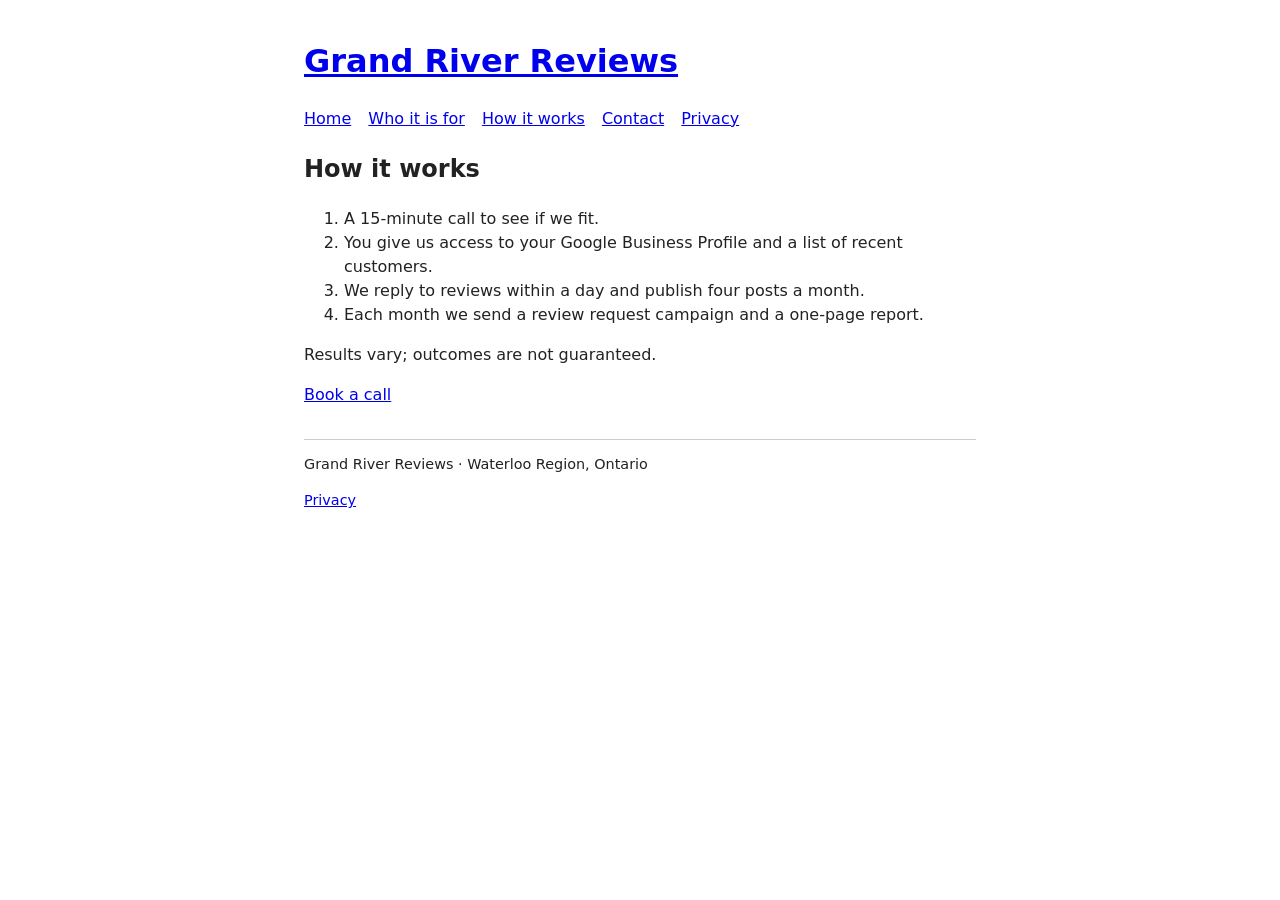
==== how-it-works.html @ 2976caf6 "Publish site (address pending)" ====
<!DOCTYPE html>
<html lang="en">
<head>
<meta charset="utf-8">
<meta name="viewport" content="width=device-width, initial-scale=1">
<title>How it works | Grand River Reviews</title>
<link rel="stylesheet" href="style.css">
</head>
<body>
<header><h1><a href="index.html">Grand River Reviews</a></h1>
<nav><a href="index.html">Home</a> <a href="who-it-is-for.html">Who it is for</a> <a href="how-it-works.html">How it works</a> <a href="index.html#contact">Contact</a> <a href="privacy.html">Privacy</a></nav>
</header>
<main>
<h2>How it works</h2>
<ol>
<li>A 15-minute call to see if we fit.</li>
<li>You give us access to your Google Business Profile and a list of recent customers.</li>
<li>We reply to reviews within a day and publish four posts a month.</li>
<li>Each month we send a review request campaign and a one-page report.</li>
</ol>
<p>Results vary; outcomes are not guaranteed.</p>
<p><a href="index.html#contact">Book a call</a></p>
</main>
<footer><p>Grand River Reviews &middot; Waterloo Region, Ontario</p><p><a href="privacy.html">Privacy</a></p></footer>
</body>
</html>
---- style.css ----
body{font-family:system-ui,sans-serif;max-width:42rem;margin:0 auto;padding:1rem;line-height:1.5;color:#222}
nav a{margin-right:.75rem}
footer{margin-top:2rem;border-top:1px solid #ccc;font-size:.9rem}
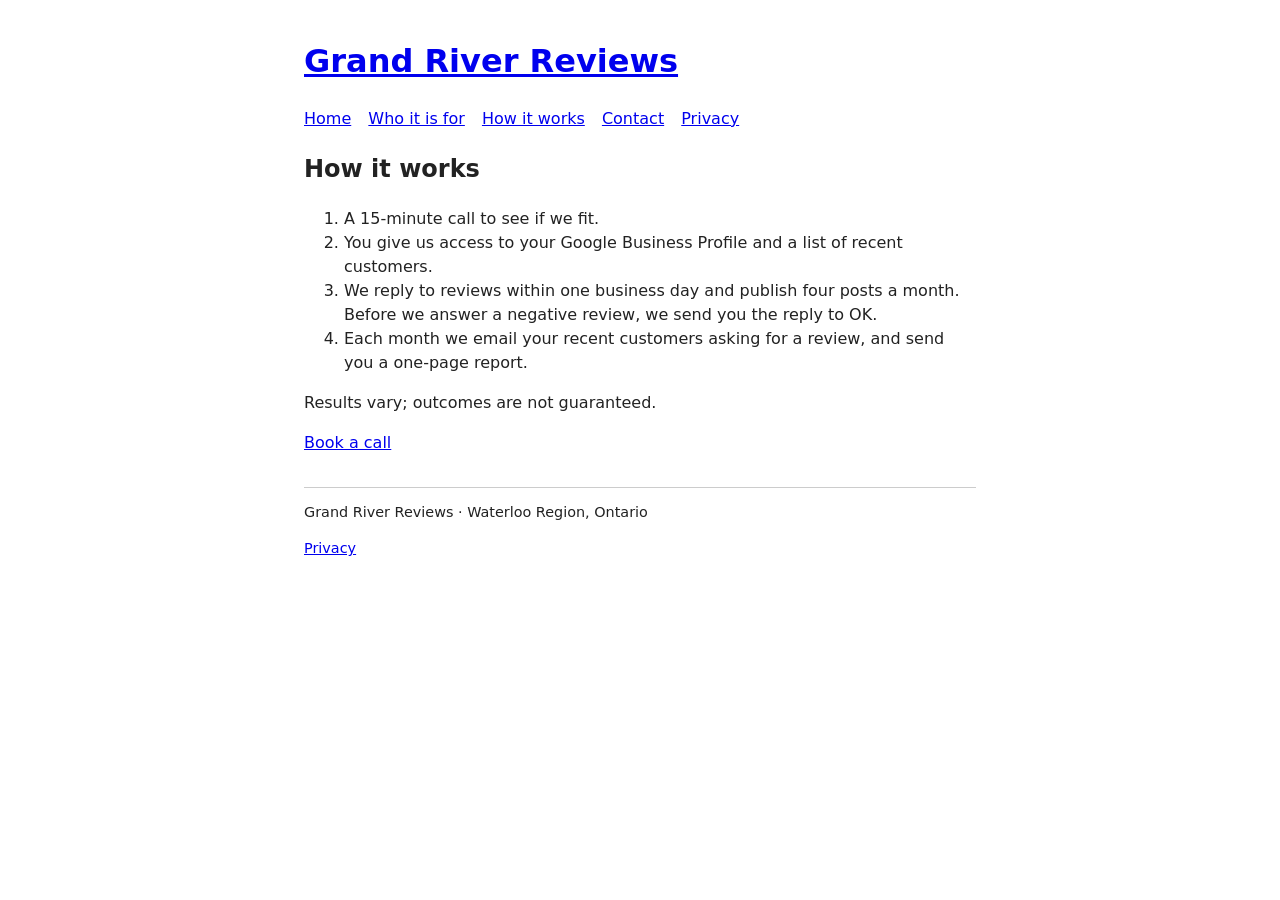
==== commit 9ae5884f: "Make site promises match what we can deliver Co-Authored-By: Claude Opus 5.5 <noreply@anthropic.com>" ====
--- a/how-it-works.html
+++ b/how-it-works.html
@@ -15,8 +15,8 @@
 <ol>
 <li>A 15-minute call to see if we fit.</li>
 <li>You give us access to your Google Business Profile and a list of recent customers.</li>
-<li>We reply to reviews within a day and publish four posts a month.</li>
-<li>Each month we send a review request campaign and a one-page report.</li>
+<li>We reply to reviews within one business day and publish four posts a month. Before we answer a negative review, we send you the reply to OK.</li>
+<li>Each month we email your recent customers asking for a review, and send you a one-page report.</li>
 </ol>
 <p>Results vary; outcomes are not guaranteed.</p>
 <p><a href="index.html#contact">Book a call</a></p>
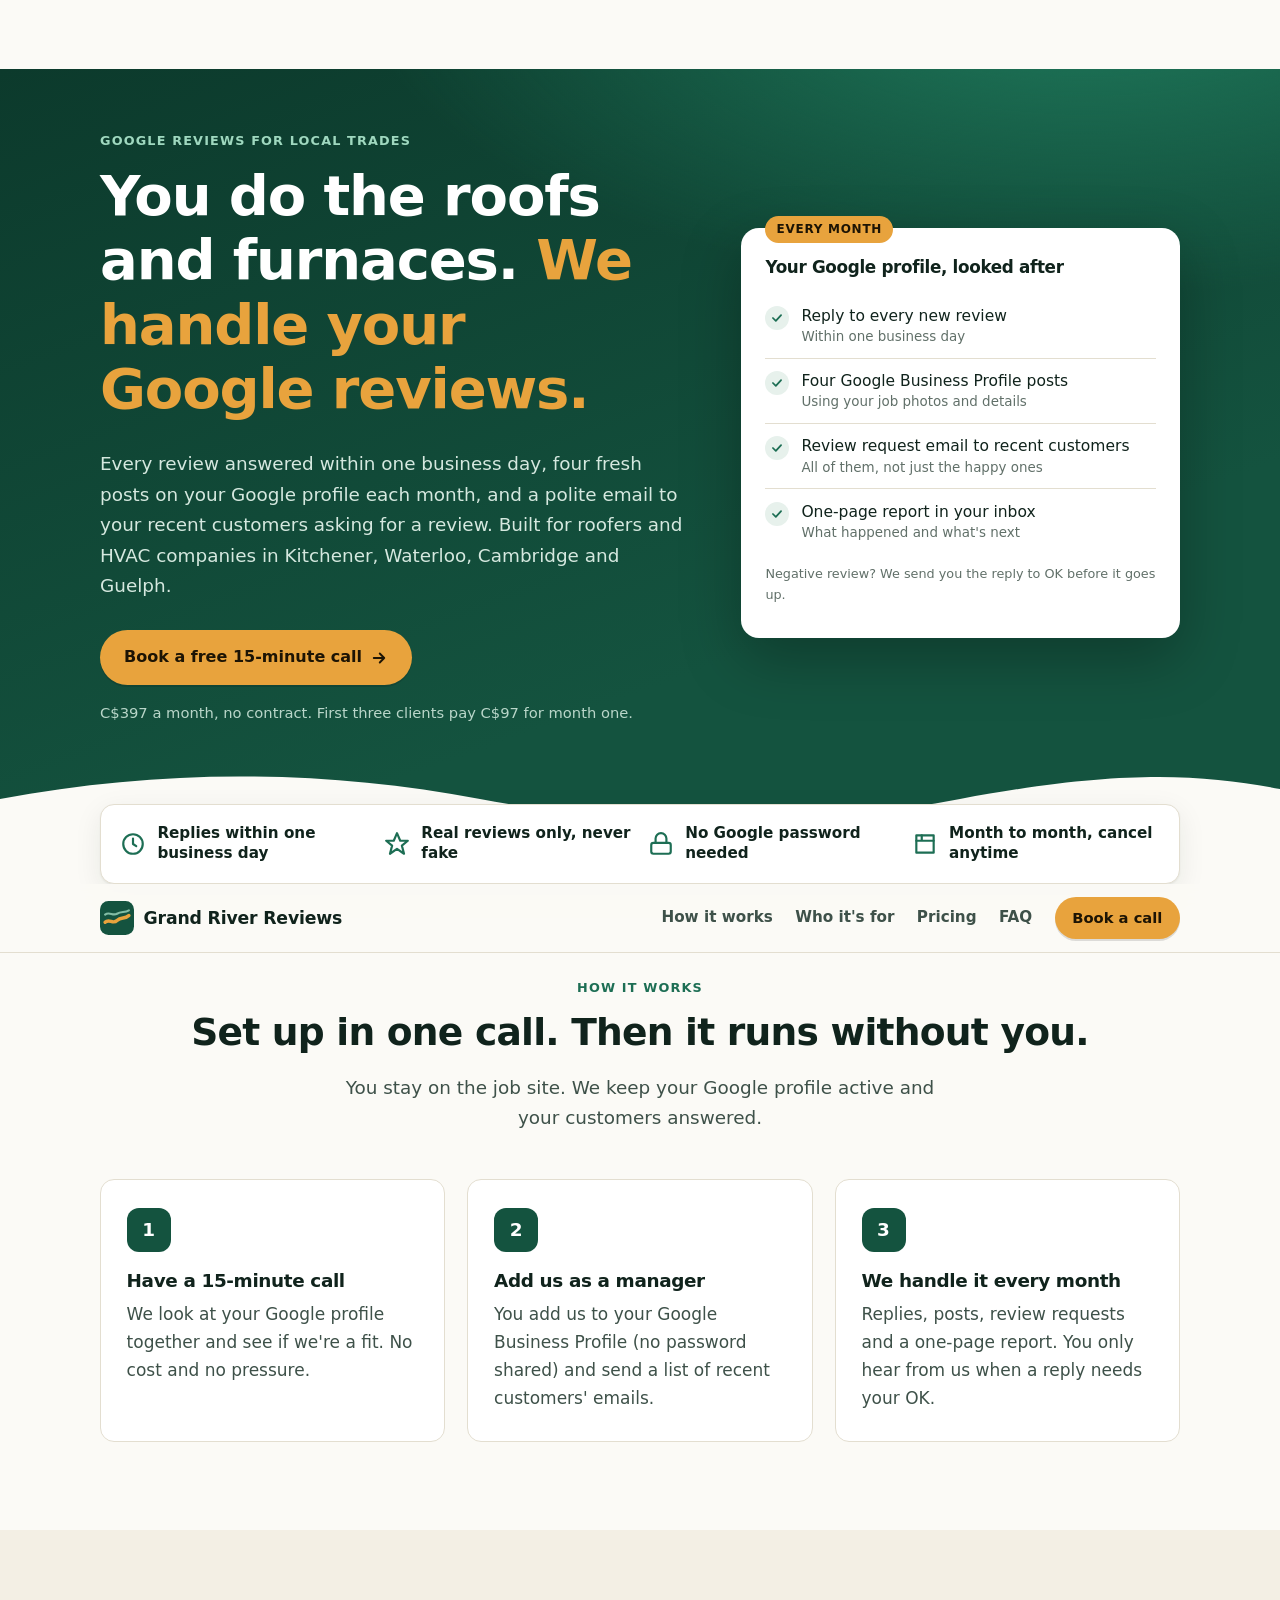
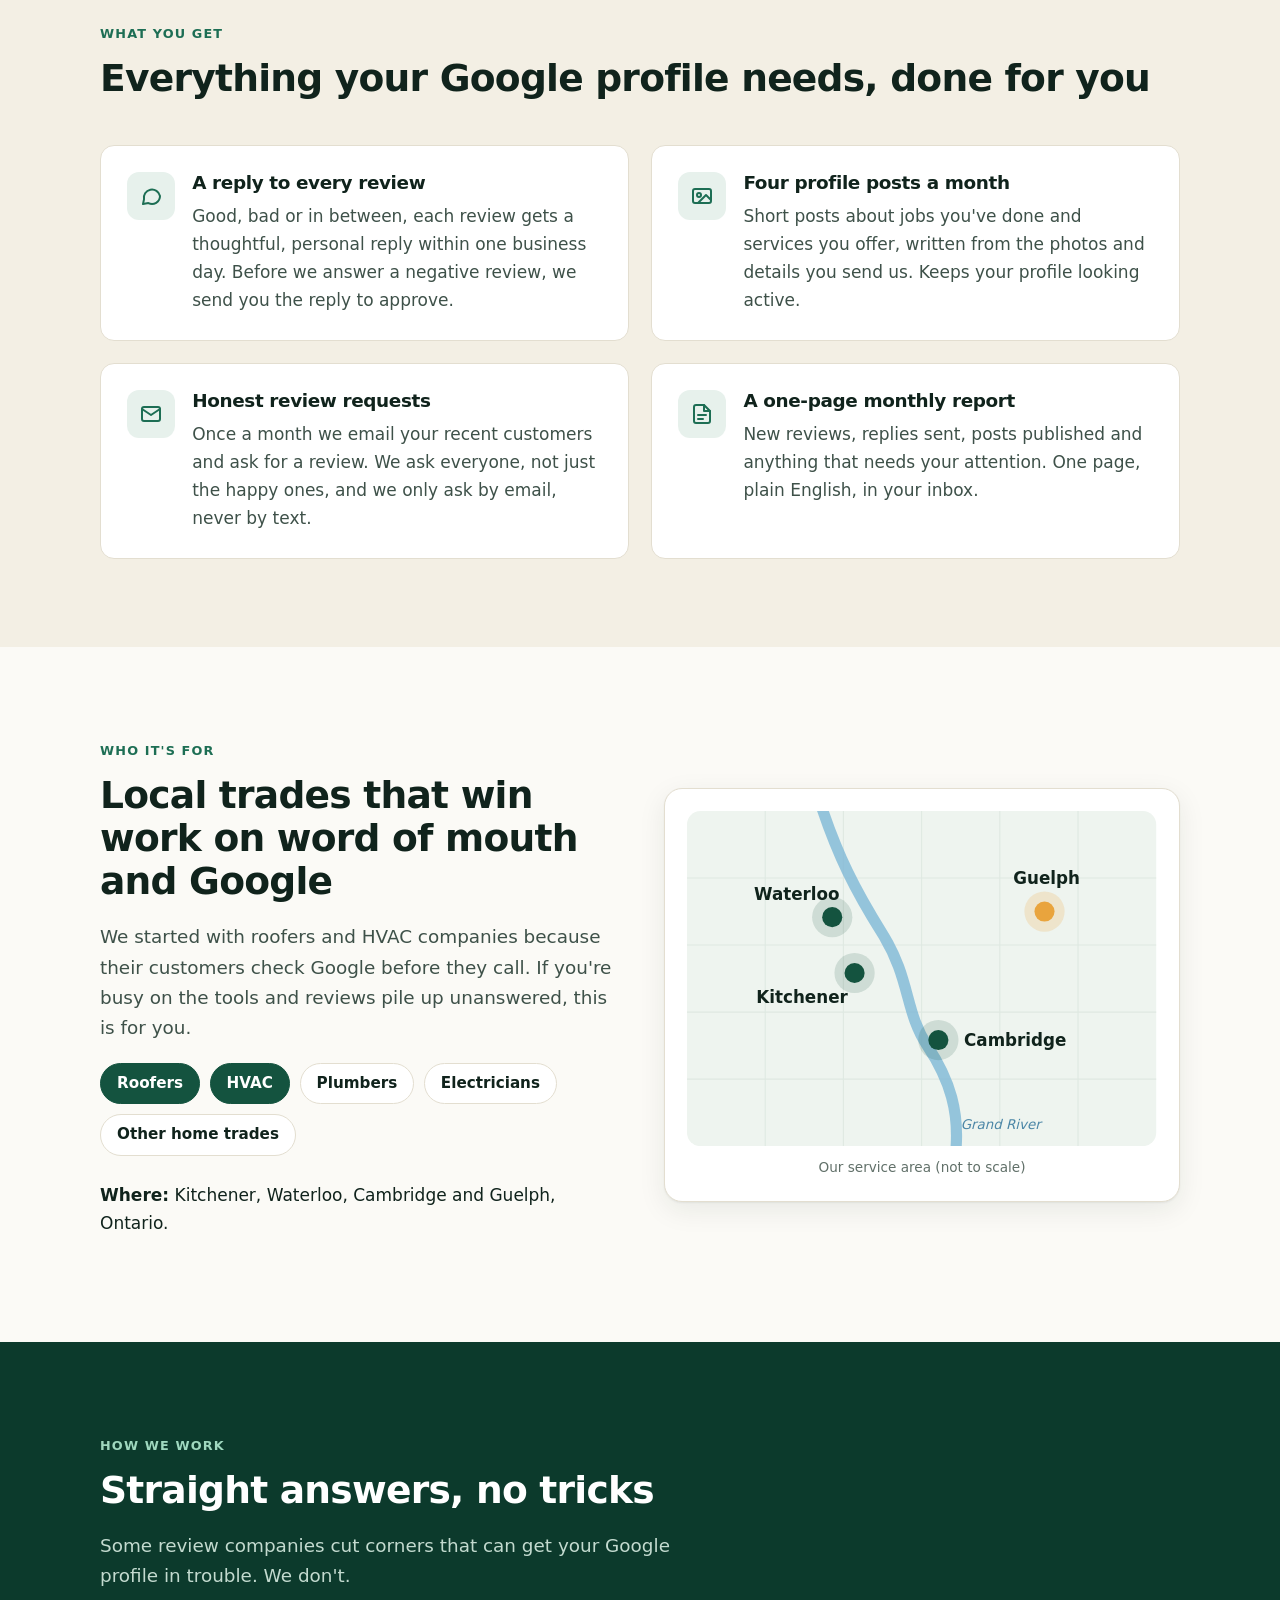
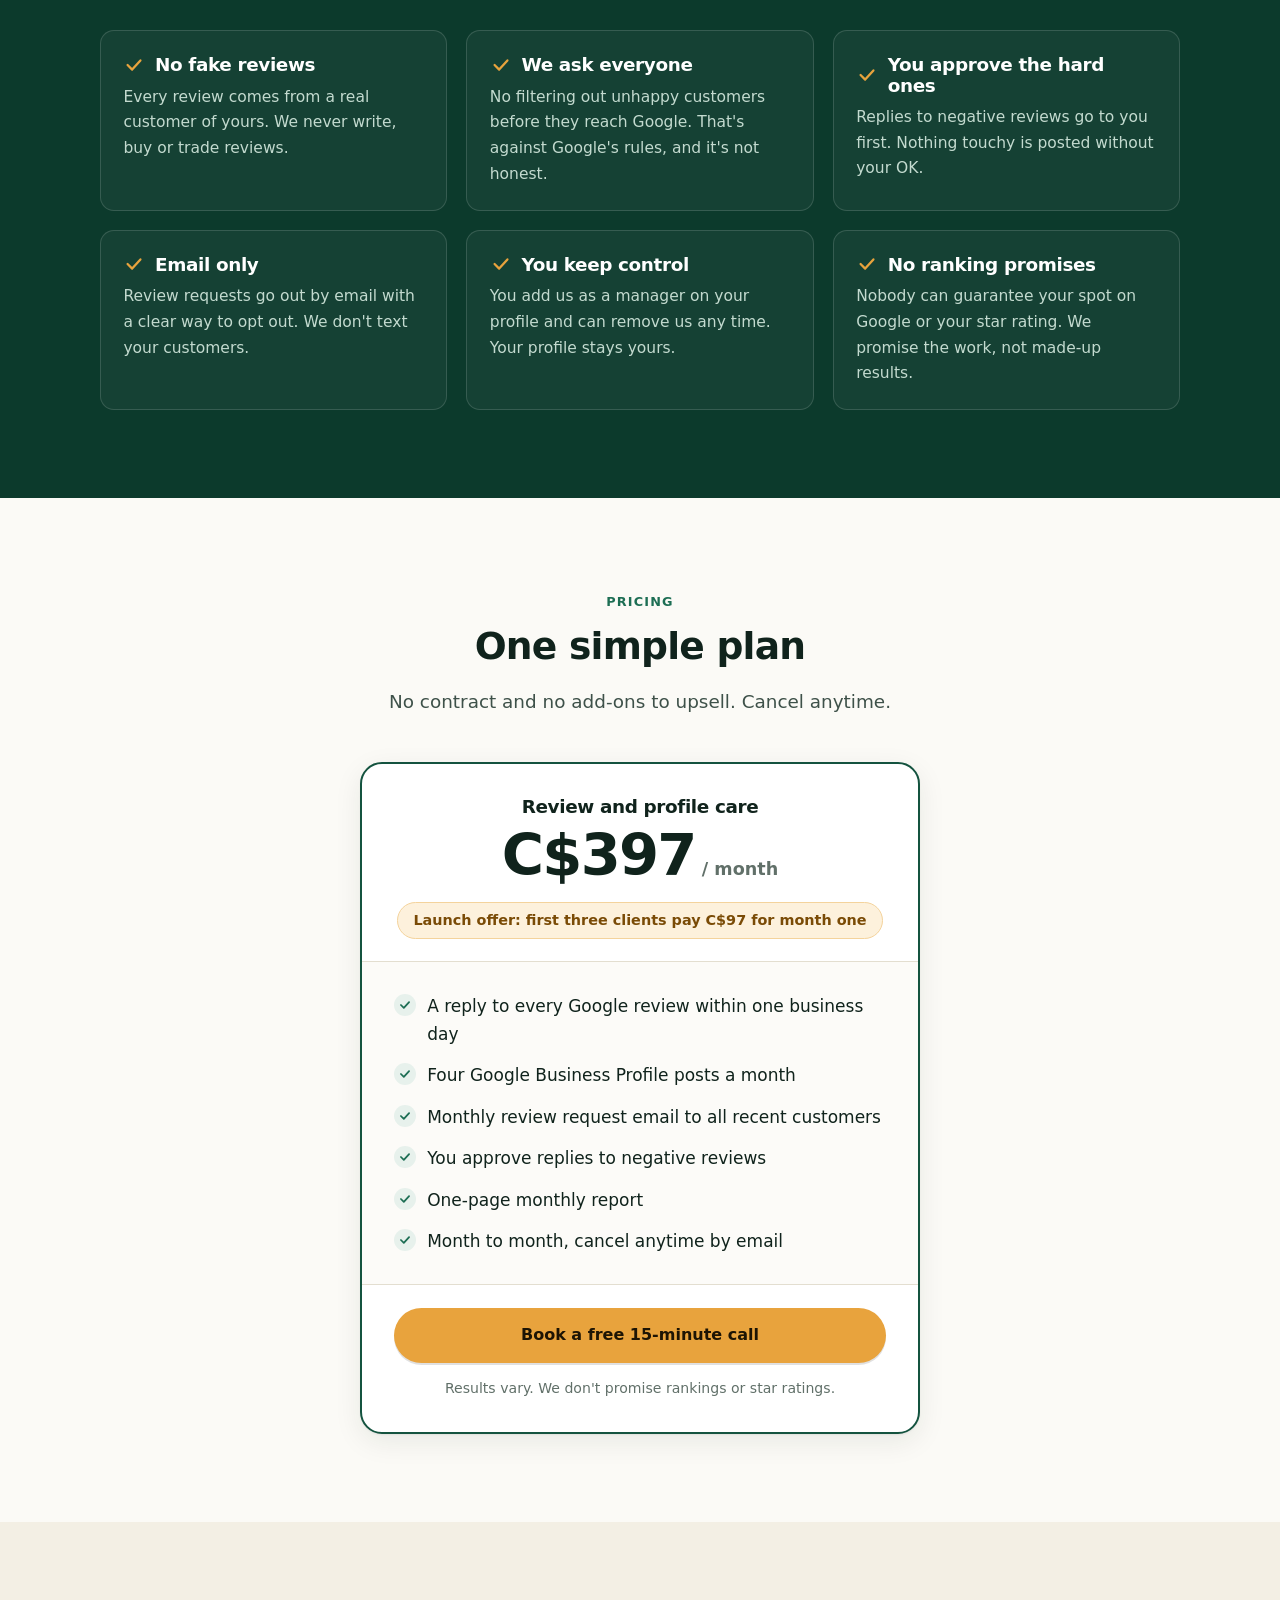
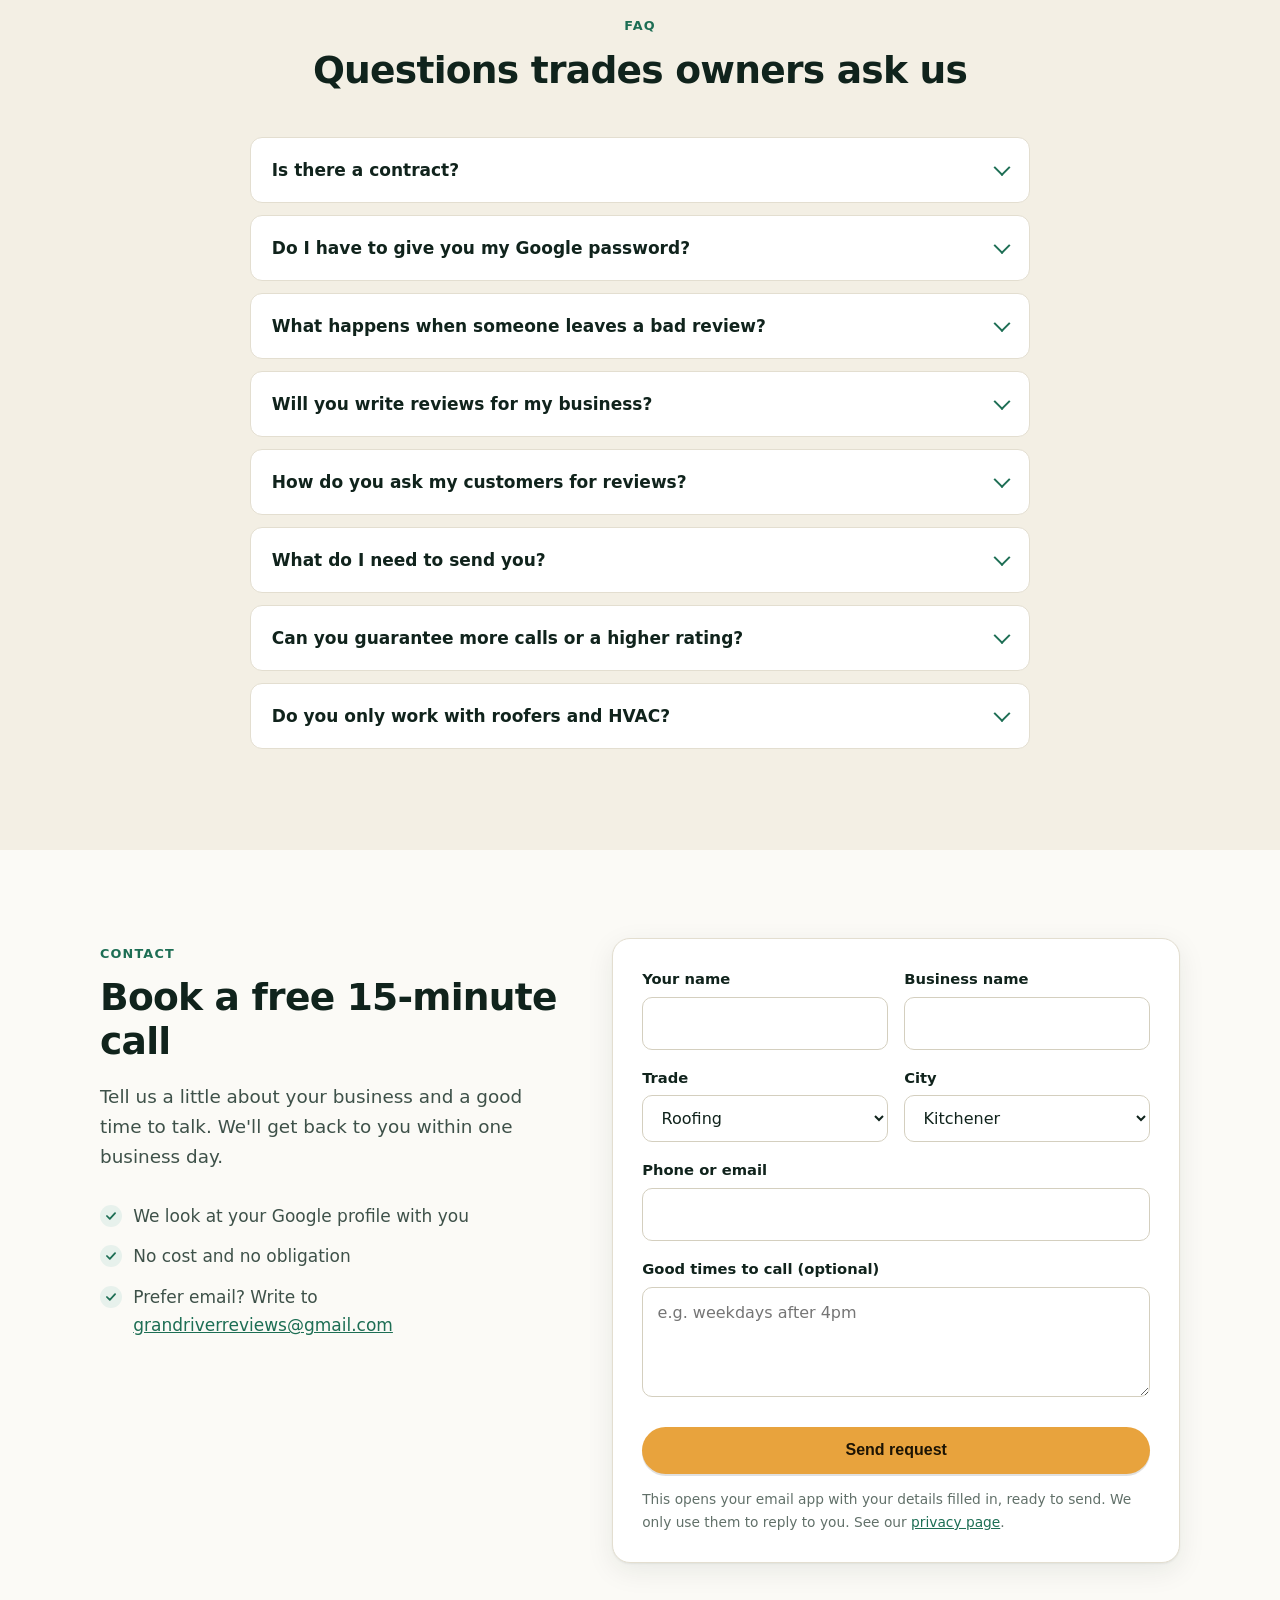
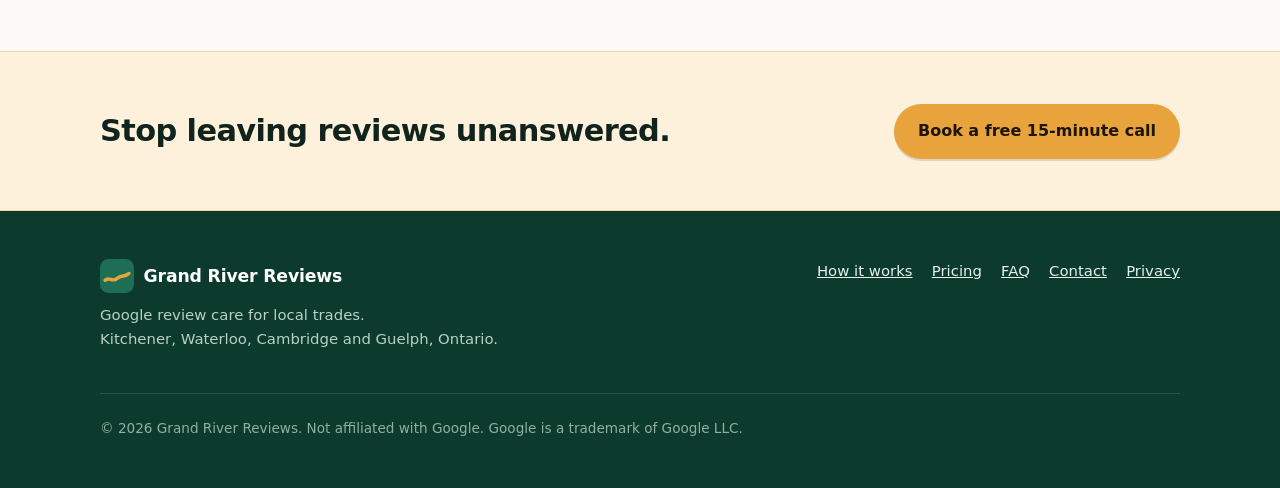
==== commit ae1da176: "Redesign site: professional one-page layout with hero, steps, pricing, FAQ and contact form Co-Autho" ====
--- a/how-it-works.html
+++ b/how-it-works.html
@@ -1,26 +1,11 @@
-<!DOCTYPE html>
-<html lang="en">
+<!doctype html>
+<html lang="en-CA">
 <head>
 <meta charset="utf-8">
 <meta name="viewport" content="width=device-width, initial-scale=1">
 <title>How it works | Grand River Reviews</title>
-<link rel="stylesheet" href="style.css">
+<meta http-equiv="refresh" content="0; url=./#how">
+<link rel="canonical" href="https://grandriverreviews.ca/#how">
 </head>
-<body>
-<header><h1><a href="index.html">Grand River Reviews</a></h1>
-<nav><a href="index.html">Home</a> <a href="who-it-is-for.html">Who it is for</a> <a href="how-it-works.html">How it works</a> <a href="index.html#contact">Contact</a> <a href="privacy.html">Privacy</a></nav>
-</header>
-<main>
-<h2>How it works</h2>
-<ol>
-<li>A 15-minute call to see if we fit.</li>
-<li>You give us access to your Google Business Profile and a list of recent customers.</li>
-<li>We reply to reviews within one business day and publish four posts a month. Before we answer a negative review, we send you the reply to OK.</li>
-<li>Each month we email your recent customers asking for a review, and send you a one-page report.</li>
-</ol>
-<p>Results vary; outcomes are not guaranteed.</p>
-<p><a href="index.html#contact">Book a call</a></p>
-</main>
-<footer><p>Grand River Reviews &middot; Waterloo Region, Ontario</p><p><a href="privacy.html">Privacy</a></p></footer>
-</body>
+<body><p>This page has moved. <a href="./#how">Go to How it works</a>.</p></body>
 </html>
